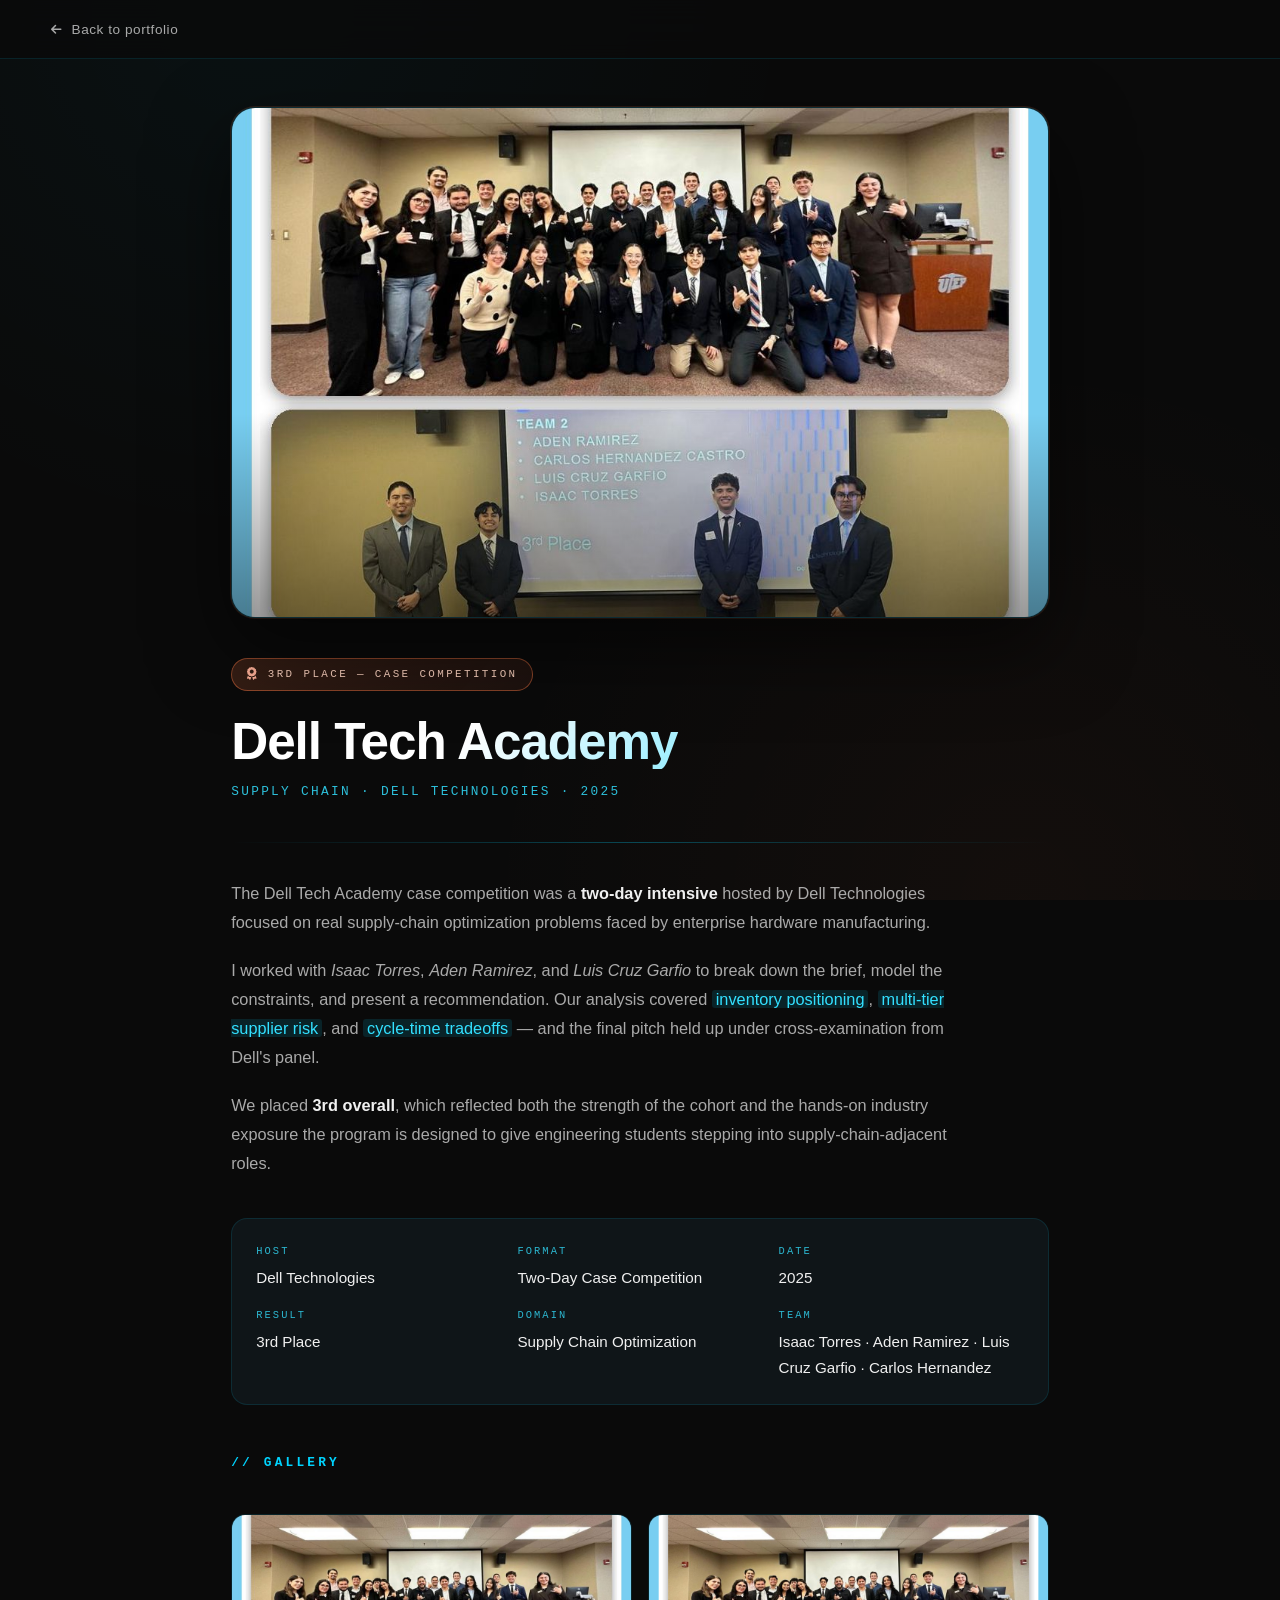
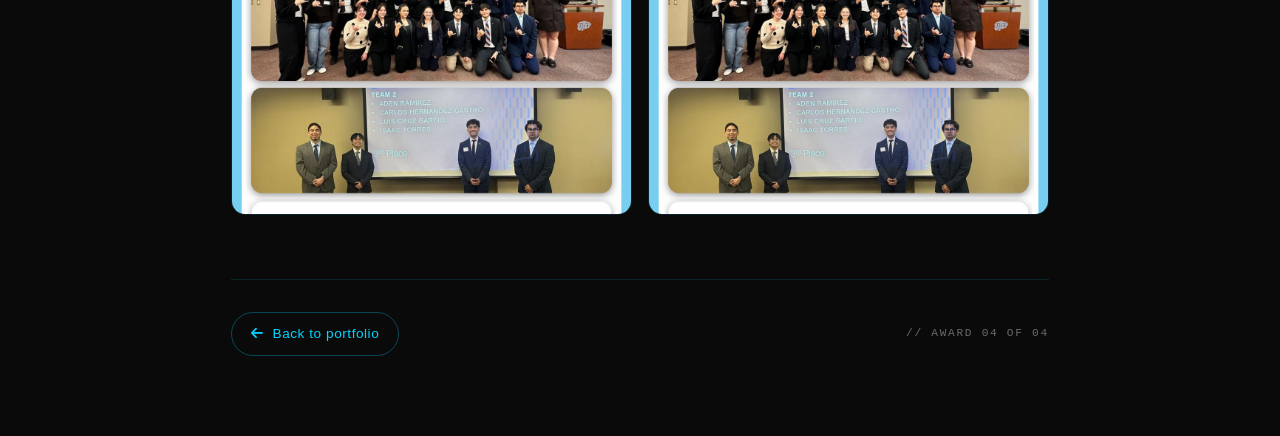
==== awards/dell-tech.html @ ebac98db "Initial portfolio site" ====
<!DOCTYPE html>
<html lang="en">
<head>
<meta charset="UTF-8">
<meta name="viewport" content="width=device-width, initial-scale=1.0">
<title>Dell Tech Academy — Carlos Hernandez</title>
<link rel="stylesheet" href="https://cdnjs.cloudflare.com/ajax/libs/font-awesome/6.5.1/css/all.min.css">
<link rel="stylesheet" href="award.css">
</head>
<body>
<nav class="aw-nav">
    <a class="aw-back" href="../index.html"><i class="fas fa-arrow-left"></i> Back to portfolio</a>
</nav>

<main class="aw-wrap">
    <div class="aw-hero">
        <img src="../Worthy%20Images/dell-tech.jpg" alt="Dell Tech Academy — case competition team">
    </div>

    <span class="aw-badge"><i class="fas fa-award"></i> 3rd Place — Case Competition</span>
    <h1 class="aw-title">Dell Tech Academy</h1>
    <div class="aw-sub">Supply Chain · Dell Technologies · 2025</div>

    <div class="aw-divider"></div>

    <div class="aw-body">
        <p>The Dell Tech Academy case competition was a <strong>two-day intensive</strong> hosted by Dell Technologies focused on real supply-chain optimization problems faced by enterprise hardware manufacturing.</p>
        <p>I worked with <em>Isaac Torres</em>, <em>Aden Ramirez</em>, and <em>Luis Cruz Garfio</em> to break down the brief, model the constraints, and present a recommendation. Our analysis covered <mark>inventory positioning</mark>, <mark>multi-tier supplier risk</mark>, and <mark>cycle-time tradeoffs</mark> — and the final pitch held up under cross-examination from Dell's panel.</p>
        <p>We placed <strong>3rd overall</strong>, which reflected both the strength of the cohort and the hands-on industry exposure the program is designed to give engineering students stepping into supply-chain-adjacent roles.</p>
    </div>

    <div class="aw-meta">
        <div class="aw-meta-item"><span class="k">Host</span><span class="v">Dell Technologies</span></div>
        <div class="aw-meta-item"><span class="k">Format</span><span class="v">Two-Day Case Competition</span></div>
        <div class="aw-meta-item"><span class="k">Date</span><span class="v">2025</span></div>
        <div class="aw-meta-item"><span class="k">Result</span><span class="v">3rd Place</span></div>
        <div class="aw-meta-item"><span class="k">Domain</span><span class="v">Supply Chain Optimization</span></div>
        <div class="aw-meta-item"><span class="k">Team</span><span class="v">Isaac Torres · Aden Ramirez · Luis Cruz Garfio · Carlos Hernandez</span></div>
    </div>

    <h2 class="aw-section-h">// Gallery</h2>
    <div class="aw-gallery">
        <img src="../Worthy%20Images/dell-tech.jpg"   alt="Case competition team photo">
        <img src="../Worthy%20Images/dell-tech-2.png" alt="Dell Tech Academy collage">
    </div>

    <div class="aw-foot">
        <a href="../index.html"><i class="fas fa-arrow-left"></i>&nbsp; Back to portfolio</a>
        <span class="meta">// Award 04 of 04</span>
    </div>
</main>
</body>
</html>
---- awards/award.css ----
/* Award detail page — shared styles */
:root {
    --bg: #0a0a0a;
    --bg2: #0f1518;
    --txt: #f0f0f0;
    --txt2: rgba(255, 255, 255, .65);
    --acc: #00d4ff;
    --acc2: #33e0ff;
    --acc3: rgba(0, 212, 255, 0.3);
    --acc5: rgba(0, 212, 255, 0.12);
    --glow: rgba(0, 212, 255, 0.4);
    --coral: #FF7A45;
    --coral2: #FFA388;
}

* { box-sizing: border-box; margin: 0; padding: 0; }

html, body {
    background: var(--bg);
    color: var(--txt);
    font-family: 'Inter', -apple-system, BlinkMacSystemFont, 'Segoe UI', sans-serif;
    line-height: 1.6;
    min-height: 100vh;
    -webkit-font-smoothing: antialiased
}

body {
    background:
        radial-gradient(circle at 20% 0%, rgba(0, 212, 255, .04), transparent 40%),
        radial-gradient(circle at 80% 100%, rgba(255, 122, 69, .04), transparent 40%),
        var(--bg);
    background-attachment: fixed
}

.aw-nav {
    position: sticky;
    top: 0;
    z-index: 10;
    backdrop-filter: blur(14px);
    -webkit-backdrop-filter: blur(14px);
    background: rgba(10, 10, 10, .75);
    border-bottom: 1px solid var(--acc5);
    padding: 1rem clamp(1.5rem, 4vw, 4rem)
}
.aw-nav a.aw-back {
    display: inline-flex;
    align-items: center;
    gap: .55rem;
    color: var(--txt2);
    text-decoration: none;
    font-size: .85rem;
    letter-spacing: .04em;
    transition: color .2s, gap .25s
}
.aw-nav a.aw-back:hover { color: var(--acc); gap: .8rem }
.aw-nav a.aw-back i { font-size: .75rem }

.aw-wrap {
    max-width: 920px;
    margin: 0 auto;
    padding: 3rem clamp(1.5rem, 4vw, 4rem) 5rem
}

.aw-hero {
    width: 100%;
    aspect-ratio: 16 / 10;
    border-radius: 24px;
    overflow: hidden;
    background: var(--bg2);
    border: 1px solid var(--acc5);
    box-shadow: 0 30px 80px rgba(0, 0, 0, .55), 0 0 0 1px rgba(255, 122, 69, .15);
    margin-bottom: 2.5rem;
    position: relative
}
.aw-hero img {
    width: 100%;
    height: 100%;
    object-fit: cover;
    display: block
}
.aw-hero::after {
    content: '';
    position: absolute;
    inset: 0;
    background: linear-gradient(180deg, transparent 60%, rgba(0, 0, 0, .4) 100%);
    pointer-events: none
}

.aw-badge {
    display: inline-flex;
    align-items: center;
    gap: .55rem;
    font-family: 'Geist Mono', ui-monospace, monospace;
    font-size: .68rem;
    letter-spacing: .22em;
    text-transform: uppercase;
    padding: .45rem .9rem;
    color: #ffd5c2;
    background: linear-gradient(135deg, rgba(255, 122, 69, .18), rgba(255, 110, 70, .08));
    border: 1px solid rgba(255, 122, 69, .45);
    border-radius: 999px;
    margin-bottom: 1.4rem
}
.aw-badge i { color: #FFB199; font-size: .8rem }

.aw-title {
    font-size: clamp(2rem, 5vw, 3.2rem);
    font-weight: 800;
    line-height: 1.08;
    letter-spacing: -.02em;
    margin-bottom: .8rem;
    background: linear-gradient(135deg, #ffffff 30%, var(--acc) 100%);
    -webkit-background-clip: text;
    -webkit-text-fill-color: transparent;
    background-clip: text
}

.aw-sub {
    font-family: 'Geist Mono', ui-monospace, monospace;
    font-size: .8rem;
    letter-spacing: .18em;
    text-transform: uppercase;
    color: var(--acc2);
    opacity: .85;
    margin-bottom: 2.5rem
}

.aw-divider {
    height: 1px;
    background: linear-gradient(90deg, transparent, var(--acc3), transparent);
    margin: 0 0 2.2rem
}

.aw-body {
    font-size: 1.02rem;
    color: var(--txt2);
    line-height: 1.78;
    max-width: 720px
}
.aw-body p { margin-bottom: 1.2rem }
.aw-body p strong { color: var(--txt); font-weight: 600 }
.aw-body p mark {
    background: rgba(0, 212, 255, .12);
    color: var(--acc2);
    padding: 0 .25rem;
    border-radius: 3px
}

.aw-meta {
    display: grid;
    grid-template-columns: repeat(auto-fit, minmax(180px, 1fr));
    gap: 1rem;
    margin: 2.5rem 0;
    padding: 1.5rem;
    background: var(--bg2);
    border: 1px solid var(--acc5);
    border-radius: 16px
}
.aw-meta-item .k {
    display: block;
    font-family: 'Geist Mono', ui-monospace, monospace;
    font-size: .65rem;
    letter-spacing: .2em;
    text-transform: uppercase;
    color: var(--acc2);
    opacity: .8;
    margin-bottom: .35rem
}
.aw-meta-item .v {
    color: var(--txt);
    font-size: .95rem;
    font-weight: 500
}

.aw-gallery {
    display: grid;
    grid-template-columns: repeat(auto-fit, minmax(260px, 1fr));
    gap: 1rem;
    margin-top: 2.5rem
}
.aw-gallery img {
    width: 100%;
    aspect-ratio: 4 / 3;
    object-fit: cover;
    border-radius: 14px;
    border: 1px solid var(--acc5);
    transition: transform .4s ease, border-color .3s
}
.aw-gallery img:hover {
    transform: translateY(-4px);
    border-color: var(--acc3)
}

.aw-section-h {
    font-family: 'Geist Mono', ui-monospace, monospace;
    font-size: .8rem;
    letter-spacing: .25em;
    text-transform: uppercase;
    color: var(--acc);
    margin: 3rem 0 1rem
}

.aw-foot {
    margin-top: 4rem;
    padding-top: 2rem;
    border-top: 1px solid var(--acc5);
    display: flex;
    justify-content: space-between;
    align-items: center;
    flex-wrap: wrap;
    gap: 1rem
}
.aw-foot a {
    color: var(--acc);
    text-decoration: none;
    font-size: .85rem;
    letter-spacing: .04em;
    border: 1px solid var(--acc3);
    padding: .65rem 1.2rem;
    border-radius: 999px;
    transition: background .25s, color .25s, border-color .25s
}
.aw-foot a:hover {
    background: var(--acc);
    color: #001423;
    border-color: var(--acc)
}
.aw-foot .meta {
    font-family: 'Geist Mono', ui-monospace, monospace;
    font-size: .7rem;
    letter-spacing: .15em;
    text-transform: uppercase;
    color: var(--txt2);
    opacity: .6
}

@media (max-width: 600px) {
    .aw-hero { aspect-ratio: 4 / 3 }
    .aw-meta { padding: 1.2rem }
    .aw-body { font-size: .95rem }
}
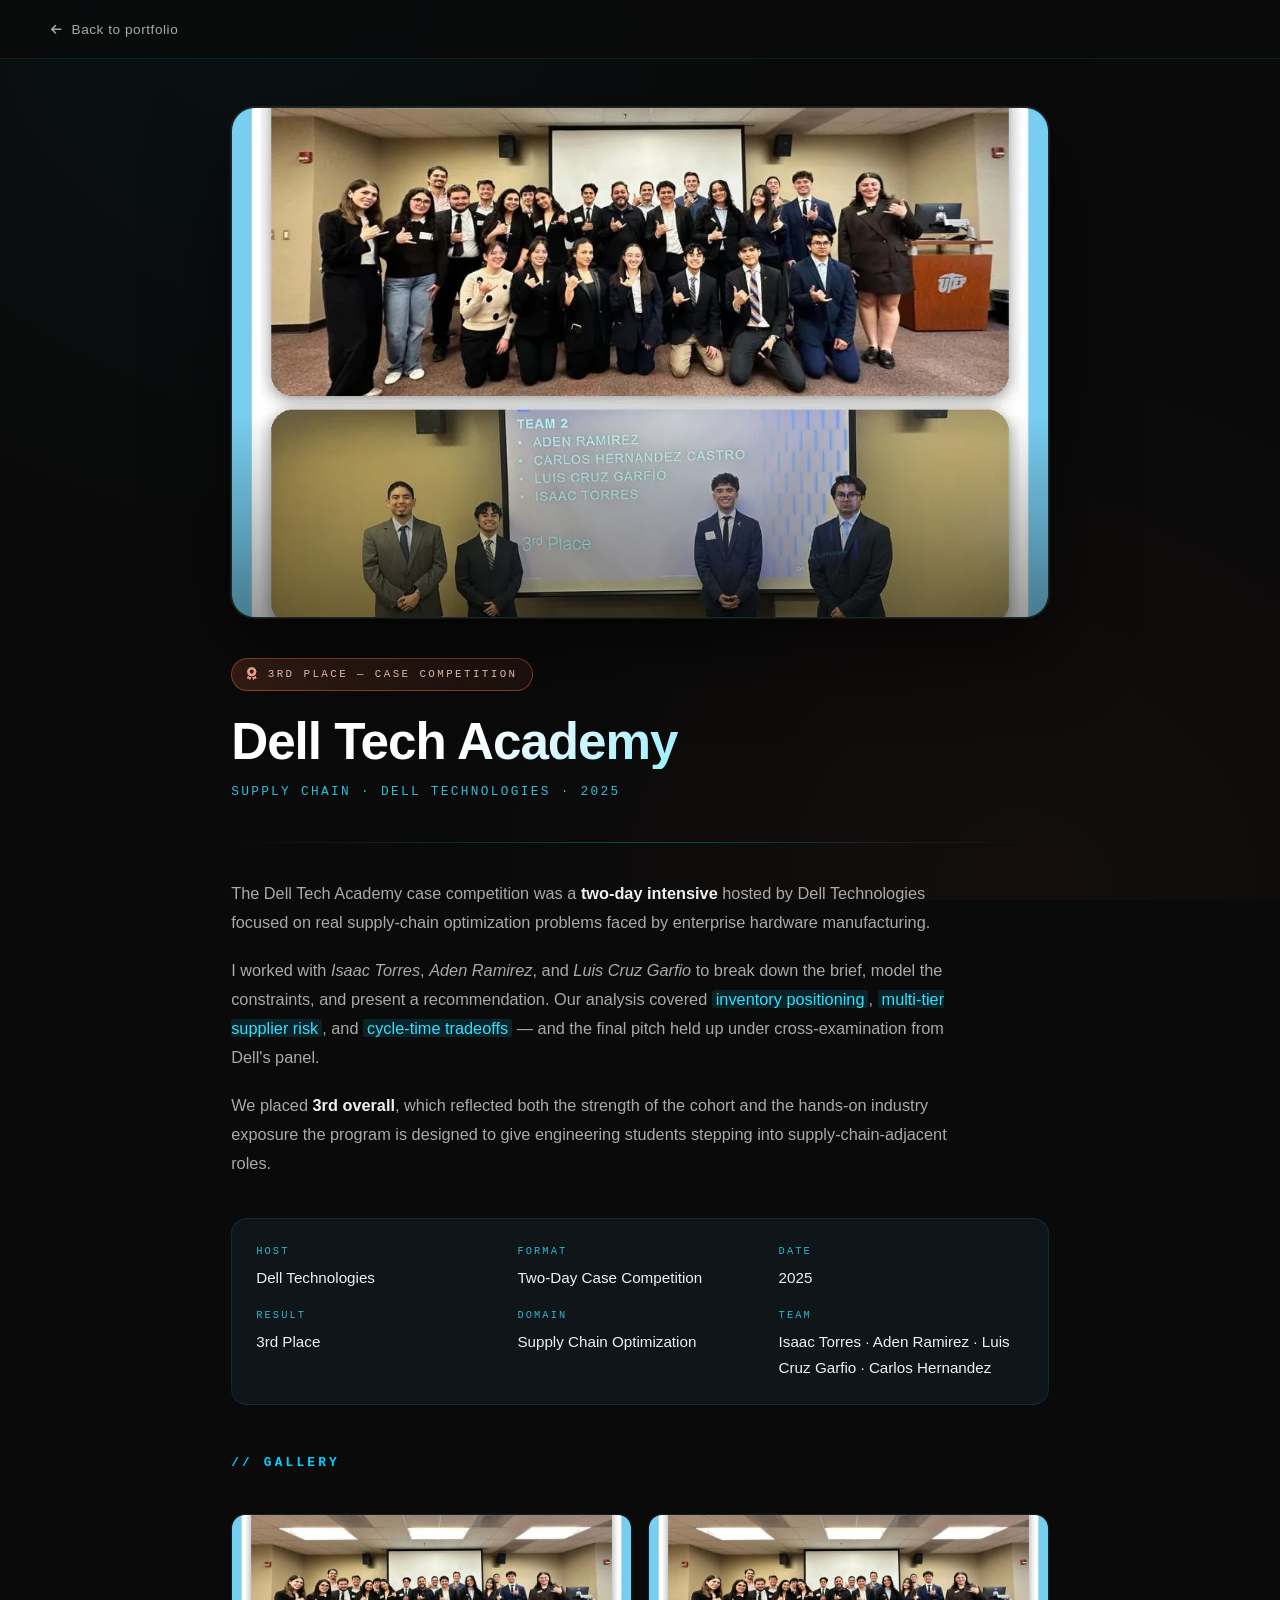
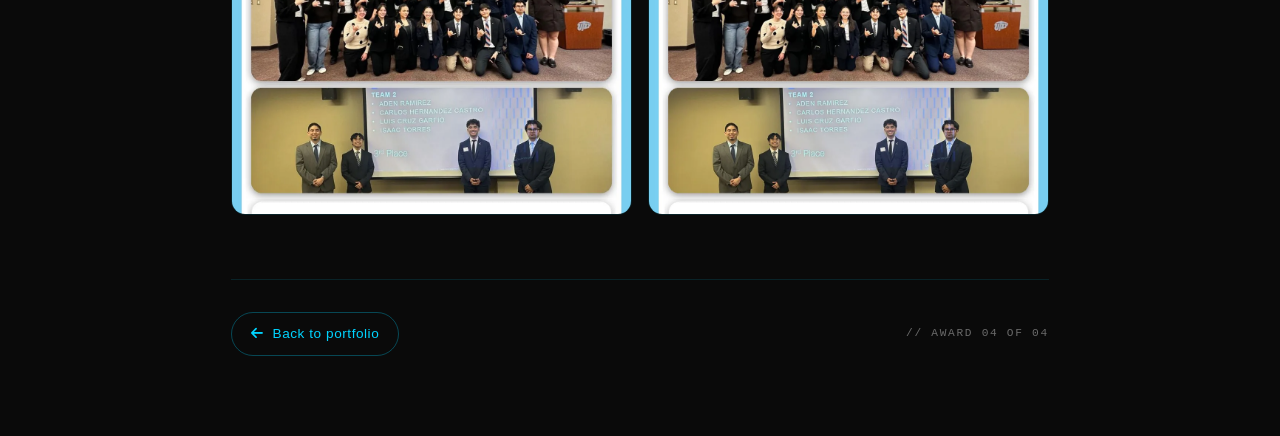
==== commit d74c1bc1: "Compress videos with ffmpeg" ====
--- a/awards/dell-tech.html
+++ b/awards/dell-tech.html
@@ -14,7 +14,7 @@
 
 <main class="aw-wrap">
     <div class="aw-hero">
-        <img src="../Worthy%20Images/dell-tech.jpg" alt="Dell Tech Academy — case competition team">
+        <img src="../Worthy%20Images/dell-tech.webp" alt="Dell Tech Academy — case competition team" loading="lazy">
     </div>
 
     <span class="aw-badge"><i class="fas fa-award"></i> 3rd Place — Case Competition</span>
@@ -40,8 +40,8 @@
 
     <h2 class="aw-section-h">// Gallery</h2>
     <div class="aw-gallery">
-        <img src="../Worthy%20Images/dell-tech.jpg"   alt="Case competition team photo">
-        <img src="../Worthy%20Images/dell-tech-2.png" alt="Dell Tech Academy collage">
+        <img src="../Worthy%20Images/dell-tech.webp"   alt="Case competition team photo" loading="lazy">
+        <img src="../Worthy%20Images/dell-tech-2.webp" alt="Dell Tech Academy collage" loading="lazy">
     </div>
 
     <div class="aw-foot">
